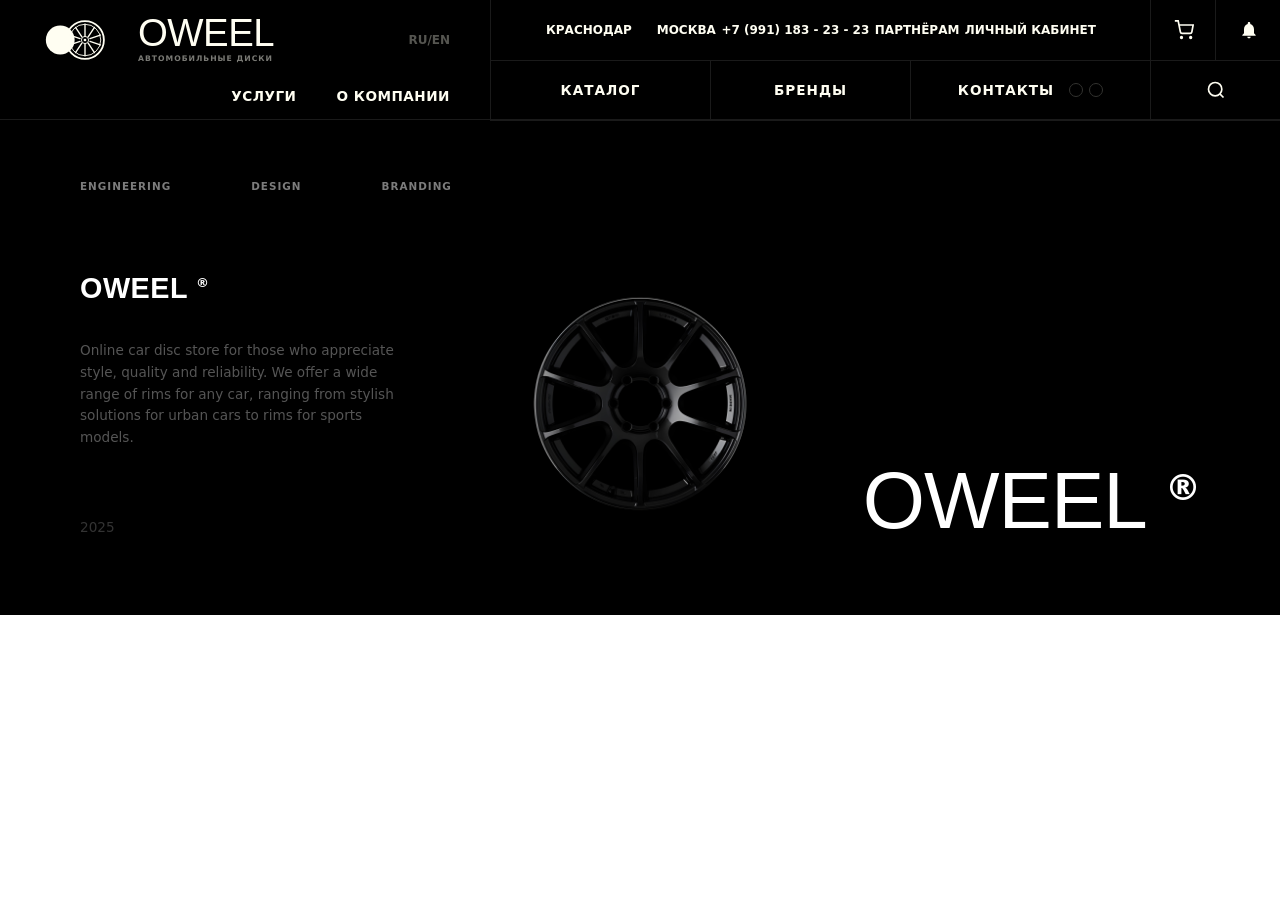
==== About the company.html @ f8630a2c "a section about the company has been created" ====
<!DOCTYPE html>
<html lang="en">
<head>
    <meta charset="UTF-8">
    <meta name="viewport" content="width=device-width, initial-scale=1.0">
    <title>About the company</title>
    <link rel="stylesheet" href="style.css">
    <link rel="stylesheet" href="About-style.css">
    <link rel="JavaScript" href="main.js">
</head>
<body>
    <div class="site-wrapper">
  
        <header class="two-level-header">
          
          <div class="header-left">
            <div class="logo-area">
              <a href="#" class="logo-container">
                <div class="logo-icon">
                  <svg viewBox="0 0 200 100" class="svg-logo">
                    <circle cx="45" cy="50" r="32" fill="#fffef2" />
                    <circle cx="100" cy="50" r="42" fill="none" stroke="#fffef2" stroke-width="4"/>
                    <circle cx="100" cy="50" r="35" fill="none" stroke="#fffef2" stroke-width="2"/>
                    <circle cx="100" cy="50" r="8" fill="none" stroke="#fffef2" stroke-width="2"/>
                    <circle cx="100" cy="50" r="3" fill="#fffef2"/>
                    <path d="M 100 15 L 100 42 M 100 58 L 100 85" stroke="#fffef2" stroke-width="3" stroke-linecap="round"/>
                    <path d="M 66 39 L 89 47 M 111 53 L 134 61" stroke="#fffef2" stroke-width="3" stroke-linecap="round"/>
                    <path d="M 79 78 L 93 57 M 107 43 L 121 22" stroke="#fffef2" stroke-width="3" stroke-linecap="round"/>
                    <path d="M 121 78 L 107 57 M 93 43 L 79 22" stroke="#fffef2" stroke-width="3" stroke-linecap="round"/>
                    <path d="M 134 39 L 111 47 M 89 53 L 66 61" stroke="#fffef2" stroke-width="3" stroke-linecap="round"/>
                  </svg>
                </div>
                <div class="logo-text">
                  <span href="index.html" class="brand-name">OWEEL</span>
                  <span class="brand-sub">АВТОМОБИЛЬНЫЕ ДИСКИ</span>
                </div>
              </a>
              <div class="lang-switch">RU/EN</div>
            </div>
            
            <div class="free-menu-area">
              <nav class="free-nav">
                <a href="#" class="free-link">УСЛУГИ</a>
                <a href="#" class="free-link">О КОМПАНИИ</a>
              </nav>
            </div>
          </div>
      
          <div class="header-right-grid">
            
            <div class="grid-box meta-long-box">
              <div class="geo-select">
                <span class="geo-item active">КРАСНОДАР</span>
                <span class="geo-item">МОСКВА</span>
              </div>
              <a href="tel:+79911832323" class="phone-link">+7 (991) 183 - 23 - 23</a>
              <a href="#" class="meta-link">партнёрам</a>
              <a href="#" class="meta-link">личный кабинет</a>
            </div>
            
            <div class="grid-box icon-box">
              <svg viewBox="0 0 24 24" class="header-svg-icon stroke-icon"><circle cx="9" cy="21" r="1"></circle><circle cx="20" cy="21" r="1"></circle><path d="M1 1h4l2.68 13.39a2 2 0 0 0 2 1.61h9.72a2 2 0 0 0 2-1.61L23 6H6"></path></svg>
            </div>
            
            <div class="grid-box icon-box">
              <div class="bell-wrapper">
                <svg viewBox="0 0 24 24" class="header-svg-icon fill-icon"><path d="M12 22c1.1 0 2-.9 2-2h-4c0 1.1.89 2 2 2zm6-6v-5c0-3.07-1.64-5.64-4.5-6.32V4c0-.83-.67-1.5-1.5-1.5s-1.5.67-1.5 1.5v.68C7.63 5.36 6 7.92 6 11v5l-2 2v1h16v-1l-2-2z"/></svg>
              </div>
            </div>
      
            <div class="grid-box menu-box catalog-cell">
              <a href="#" class="nav-grid-link">КАТАЛОГ</a>
            </div>
            
            <div class="grid-box menu-box brands-cell">
              <a href="#" class="nav-grid-link">БРЕНДЫ</a>
            </div>
            
            <div class="grid-box menu-box contacts-cell">
              <div class="contacts-inner">
                <a href="#" class="nav-grid-link">КОНТАКТЫ</a>
                <div class="social-dots">
                  <span class="dot"></span>
                  <span class="dot"></span>
                </div>
              </div>
            </div>
            
            <div class="grid-box search-box">
              <svg viewBox="0 0 24 24" class="header-svg-icon stroke-icon"><circle cx="11" cy="11" r="8"></circle><line x1="21" y1="21" x2="16.65" y2="16.65"></line></svg>
            </div>
      
          </div>
        </header>
      </div>
    <section class="oweel-footer">
        <div class="footer-container">

          <div class="footer-top-row">
            <span class="footer-tag">ENGINEERING</span>
            <span class="footer-tag">DESIGN</span>
            <span class="footer-tag">BRANDING</span>
          </div>
      
          <div class="footer-main-content">

            <div class="footer-info-block">
              <h2 class="footer-brand-title">OWEEL <sup>®</sup></h2>
              <p class="footer-description">
                Online car disc store for those who appreciate style, quality and reliability. We offer a wide range of rims for any car, ranging from stylish solutions for urban cars to rims for sports models.
              </p>
              <span class="footer-year">2025</span>
            </div>

            <div class="footer-wheel-wrap">
              <img src="IMG/Gramlights 57Trans- X 19_ x 9 100_5 36mm $670AUD (1).jfif" alt="Oweel Wheel" class="footer-wheel-img">
            </div>

            <div class="footer-logo-wrap">
              <div class="massive-logo-text">OWEEL <sup>®</sup></div>
            </div>
      
          </div>
      
        </div>
      </section>
</body>
</html>
---- style.css ----
* {
    box-sizing: border-box;
    margin: 0;
    padding: 0;
  }
  
  .site-wrapper {
    background-color: #000000;
    color: #fffef2;
    font-family: system-ui, -apple-system, sans-serif;

  }
  
  .two-level-header {
    display: flex;
    justify-content: space-between;
    background-color: #000000;
    border-bottom: 1px solid #1a1a1a;
    height: 120px;
  }
  
  .header-left {
    display: flex;
    flex-direction: column;
    justify-content: space-between;
    flex: 1;
    padding: 15px 40px;
  }
  
  .logo-area {
    display: flex;
    justify-content: space-between;
    align-items: center;
    width: 100%;
    height: 50px;
  }
  
  .logo-container {
    display: flex;
    align-items: center;
    gap: 8px;
    text-decoration: none;
    color: #fffef2;
    height: 100%;
  }
  
  .logo-icon {
    width: 90px;
    height: 50px;
    display: flex;
    align-items: center;
  }
  
  .svg-logo {
    width: 100%;
    height: 100%;
  }
  
  .logo-text {
    display: flex;
    flex-direction: column;
    justify-content: center;
  }
  
  .brand-name {
    display: block;
    font-family: 'Arial Black', Impact, sans-serif;
    font-size: 2.4rem;
    line-height: 0.85;
    letter-spacing: -0.5px;
  }
  
  .brand-sub {
    display: block;
    font-size: 0.48rem;
    color: #7a7a75;
    letter-spacing: 1px;
    margin-top: 5px;
    font-weight: bold;
  }
  
  .lang-switch {
    color: #555550;
    font-size: 0.75rem;
    font-weight: bold;
  }
  
  .free-menu-area {
    display: flex;
    justify-content: flex-end;
    width: 100%;
  }
  
  .free-nav {
    display: flex;
    gap: 40px;
  }
  
  .free-link {
    color: #fffef2;
    text-decoration: none;
    font-weight: bold;
    font-size: 0.85rem;
    letter-spacing: 0.5px;
  }
  
  .header-right-grid {
    display: grid;
    grid-template-columns: 660px 65px 65px;
    grid-template-rows: 60px 60px;
  }
  
  .grid-box {
    border-left: 1px solid #1a1a1a;
    border-bottom: 1px solid #1a1a1a;
    display: flex;
    align-items: center;
    justify-content: center;
    margin-right: -1px;
    margin-bottom: -1px;
  }
  
  .meta-long-box {
    grid-column: 1;
    grid-row: 1;
    font-size: 0.75rem;
    justify-content: space-between;
    padding: 0 55px;
    white-space: nowrap;
  }
  
  .geo-select {
    display: flex;
    gap: 25px;
  }
  
  .geo-item {
    color: #fffef2;
    font-weight: bold;
  }
  
  .geo-item.active {
    color: #fffef2;
  }
  
  .phone-link {
    color: #fffef2;
    text-decoration: none;
    font-weight: bold;
    white-space: nowrap;
  }
  
  .meta-link {
    color: #fffef2;
    text-decoration: none;
    font-weight: bold;
    text-transform: uppercase;
  }
  
  .icon-box {
    color: #fffef2;
  }
  
  .bell-wrapper {
    position: relative;
    display: flex;
    align-items: center;
    justify-content: center;
  }
  
  .catalog-cell {
    grid-column: 1;
    grid-row: 2;
    justify-content: center;
    padding: 0;
    width: 220px;
  }
  
  .brands-cell {
    grid-column: 1;
    grid-row: 2;
    margin-left: 220px;
    width: 200px;
  }
  
  .contacts-cell {
    grid-column: 1;
    grid-row: 2;
    margin-left: 420px;
    width: 240px;
    justify-content: center;
    padding: 0;
  }
  
  .contacts-inner {
    display: flex;
    align-items: center;
    justify-content: center;
    gap: 15px;
  }
  
  .social-dots {
    display: flex;
    gap: 6px;
  }
  
  .dot {
    width: 14px;
    height: 14px;
    border-radius: 50%;
    border: 1px solid #333330;
  }
  
  .nav-grid-link {
    color: #fffef2;
    text-decoration: none;
    font-weight: bold;
    font-size: 0.85rem;
    letter-spacing: 1px;
  }
  
  .search-box {
    grid-column: 2 / 4;
    grid-row: 2;
    cursor: pointer;
    color: #fffef2;
  }
  
  .header-svg-icon {
    width: 20px;
    height: 20px;
  }
  
  .header-svg-icon.stroke-icon {
    fill: none;
    stroke: currentColor;
    stroke-width: 2;
  }
  
  .header-svg-icon.fill-icon {
    fill: currentColor;
  }
  
  @media (max-width: 1200px) {
    .two-level-header { 
        height: auto; 
        flex-direction: column; }
    .header-left { 
        width: 100%; 
        gap: 15px; 
        padding: 20px; 
    }
    .header-right-grid { 
        width: 100%; 
        grid-template-columns: 1fr 65px 65px; 
    }
    .catalog-cell, .brands-cell, .contacts-cell { 
        margin-left: 0; 
        width: auto; 
        justify-content: center; 
    }
    .contacts-inner { 
        padding: 0; 
    }
    .social-dots { 
        display: none; 
    }
    .meta-long-box { 
        white-space: normal; 
        height: auto; 
        padding: 15px; gap: 
15px; flex-wrap: wrap; }
  }
  * {
    box-sizing: border-box;
    margin: 0;
    padding: 0;
  }
  
  .wheel-product-section {
    background-color: #000000;
    color: #ffffff;
    font-family: system-ui, -apple-system, sans-serif;
    min-height: 100vh;
    display: flex;
    align-items: center;
    padding: 60px 80px;
    overflow: hidden;
  }
  
  .product-container {
    display: flex;
    width: 100%;
    max-width: 1800px;
    margin: 0 auto;
    position: relative;
    align-items: center;
  }
  
  .product-info {
    flex: 1;
    max-width: 550px;
    display: flex;
    flex-direction: column;
    z-index: 2;
  }
  
  .title-wrap {
    margin-bottom: 60px;
  }
  
  .product-title {
    font-family: 'Arial Black', Impact, sans-serif;
    font-size: 4.5rem;
    line-height: 0.95;
    text-transform: uppercase;
    letter-spacing: -1px;
    margin-bottom: 25px;
  }
  
  .badge-limited {
    display: inline-block;
    background-color: #ff6b6b;
    color: #ffffff;
    font-size: 0.75rem;
    font-weight: bold;
    padding: 10px 22px;
    border-radius: 8px;
    letter-spacing: 0.5px;
  }
  
  .product-description {
    display: flex;
    flex-direction: column;
    gap: 20px;
    margin-bottom: 60px;
    max-width: 440px;
  }
  
  .product-description p {
    color: #8c8c8c;
    font-size: 0.95rem;
    line-height: 1.5;
    font-weight: 500;
  }
  
  .product-price-block {
    display: flex;
    align-items: baseline;
  }
  
  .price-value {
    font-family: 'Arial Black', Impact, sans-serif;
    font-size: 5rem;
    line-height: 1;
    letter-spacing: -1px;
  }
  
  .price-unit {
    font-family: system-ui, -apple-system, sans-serif;
    color: #8c8c8c;
    font-size: 1.6rem;
    font-weight: bold;
    margin-left: 5px;
  }
  
  .product-controls {
    display: flex;
    flex-direction: column;
    gap: 12px;
    position: absolute;
    left: 45%;
    top: 60px;
    z-index: 3;
  }
  
  .control-btn {
    width: 42px;
    height: 42px;
    background-color: #1c1c1e;
    border: none;
    border-radius: 8px;
    color: #ffffff;
    display: flex;
    align-items: center;
    justify-content: center;
    cursor: pointer;
    transition: background-color 0.2s;
  }
  
  .control-btn:hover {
    background-color: #2c2c2e;
  }
  
  .product-image-wrap {
    flex: 1.4;
    display: flex;
    justify-content: flex-end;
    position: relative;
    right: -80px;
  }
  
  .wheel-main-img {
    width: 100%;
    max-width: 920px;
    height: auto;
    object-fit: contain;
    display: block;
  }

  @media (max-width: 1400px) {
    .product-title { font-size: 3.5rem; }
    .price-value { font-size: 4rem; }
    .product-controls { left: 40%; }
  }
  
  @media (max-width: 1100px) {
    .wheel-product-section { padding: 40px; }
    .product-container { flex-direction: column; align-items: flex-start; }
    .product-controls { position: static; flex-direction: row; margin-bottom: 40px; }
    .product-image-wrap { right: 0; justify-content: center; width: 100%; }
    .wheel-main-img { max-width: 100%; }
  }
  * {
    box-sizing: border-box;
    margin: 0;
    padding: 0;
  }
  
  .oweel-footer {
    background-color: #000000;
    color: #ffffff;
    font-family: system-ui, -apple-system, sans-serif;
    padding: 60px 80px 80px 80px;
    overflow: hidden;
  }
  
  .footer-container {
    max-width: 1800px;
    margin: 0 auto;
    display: flex;
    flex-direction: column;
  }
  
  .footer-top-row {
    display: flex;
    gap: 80px;
    margin-bottom: 80px;
  }
  
  .footer-tag {
    color: #7c7c7c;
    font-size: 0.65rem;
    font-weight: bold;
    letter-spacing: 1px;
    text-transform: uppercase;
  }
  
  .footer-main-content {
    display: flex;
    justify-content: space-between;
    align-items: flex-end;
    position: relative;
    width: 100%;
  }

  .footer-info-block {
    max-width: 320px;
    display: flex;
    flex-direction: column;
    z-index: 2;
  }
  
  .footer-brand-title {
    font-family: 'Arial Black', Impact, sans-serif;
    font-size: 1.8rem;
    letter-spacing: 0.5px;
    margin-bottom: 35px;
    text-transform: uppercase;
  }
  
  .footer-brand-title sup,
  .massive-logo-text sup {
    font-family: system-ui, sans-serif;
    font-size: 0.45em;
    top: -0.6em;
    font-weight: bold;
  }
  
  .footer-description {
    color: #555555;
    font-size: 0.85rem;
    line-height: 1.6;
    font-weight: 500;
    margin-bottom: 70px;
  }
  
  .footer-year {
    color: #333333;
    font-size: 0.85rem;
    font-weight: 500;
  }

  .footer-wheel-wrap {
    position: absolute;
    left: 50%;
    top: 50%;
    transform: translate(-50%, -50%);
    display: flex;
    align-items: center;
    justify-content: center;
    z-index: 1;
  }
  
  .footer-wheel-img {
    width: 250px;
    height: 250px;
    object-fit: contain;
    opacity: 0.7;
  }
  
  /* ПРАВАЯ ЧАСТЬ */
  .footer-logo-wrap {
    display: flex;
    align-items: flex-end;
    z-index: 2;
  }
  
  .massive-logo-text {
    font-family: 'Arial Black', Impact, sans-serif;
    font-size: 5rem;
    line-height: 0.85;
    letter-spacing: -1px;
    text-transform: uppercase;
  }

  @media (max-width: 1200px) {
    .massive-logo-text { font-size: 3.5rem; }
    .footer-top-row { gap: 40px; margin-bottom: 50px; }
  }
  
  @media (max-width: 992px) {
    .oweel-footer { padding: 40px 30px; }
    .footer-main-content { flex-direction: column; align-items: flex-start; gap: 40px; position: static; }
    .footer-wheel-wrap { position: static; transform: none; margin: 20px auto; }
    .footer-logo-wrap { width: 100%; justify-content: flex-end; }
    .footer-description { margin-bottom: 40px; }
  }
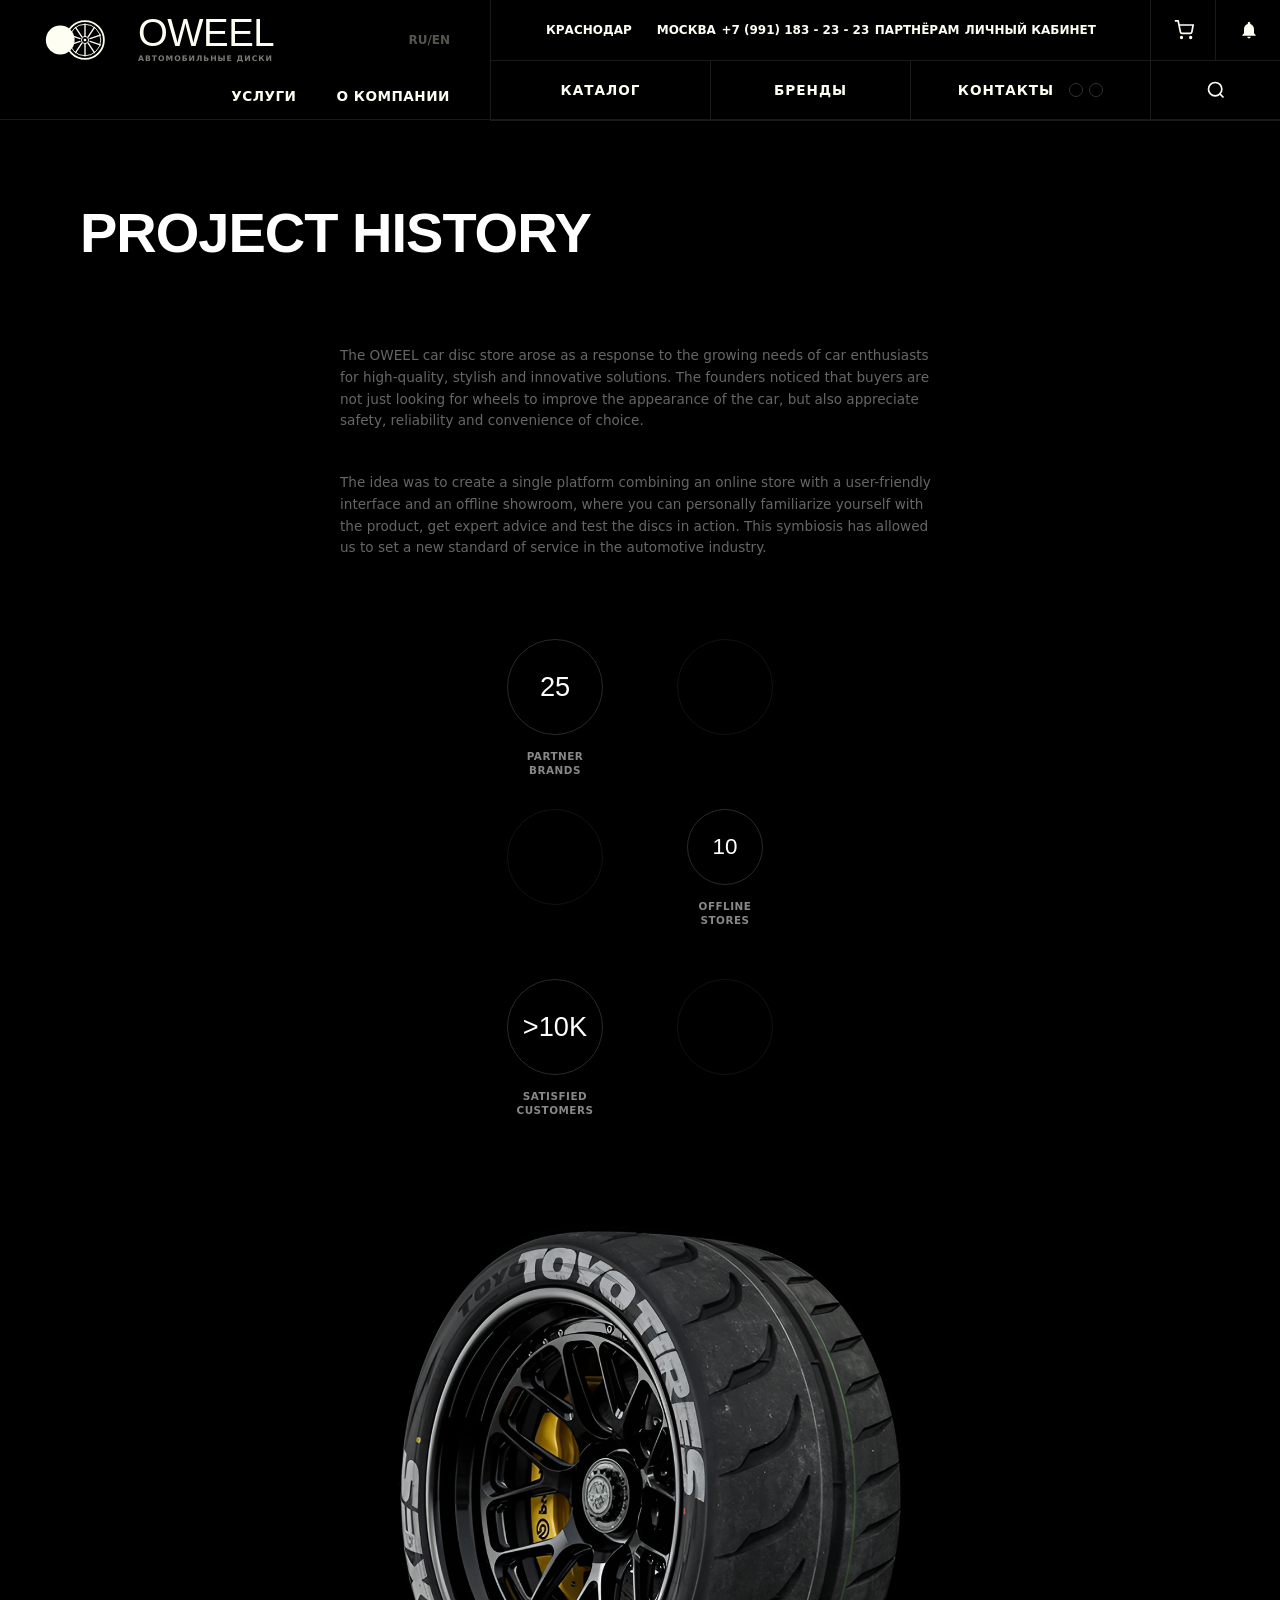
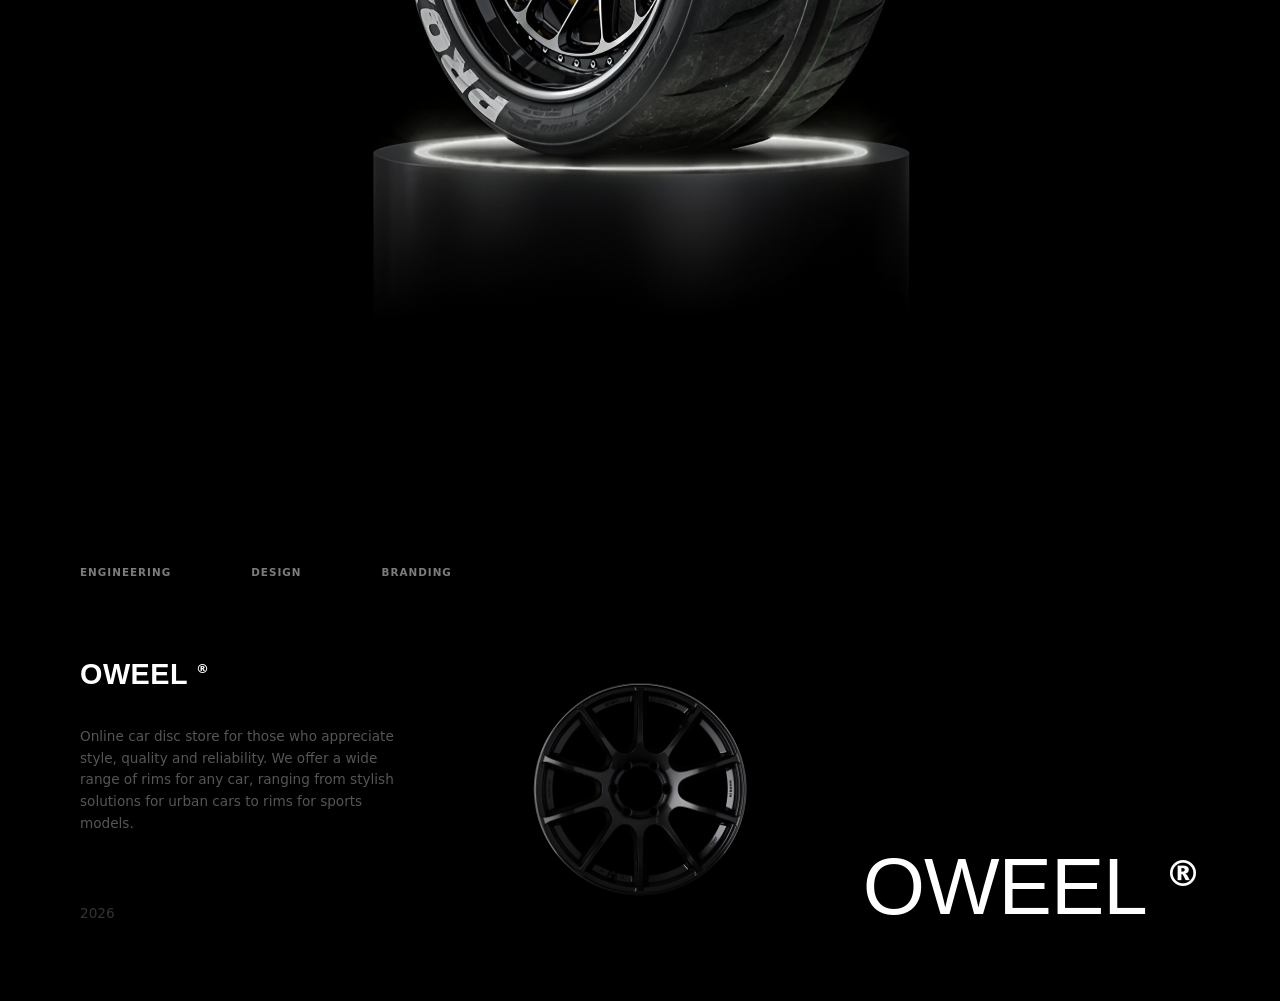
==== commit f0b136a6: "new section in the company description" ====
--- a/About the company.html
+++ b/About the company.html
@@ -93,6 +93,62 @@
           </div>
         </header>
       </div>
+      <div class="site-wrapper">
+        <section class="project-history-section">
+          <div class="history-container">
+            
+            <h2 class="section-title">PROJECT HISTORY</h2>
+            
+            <div class="history-content">
+              
+              <div class="history-text-column">
+                <div class="text-block">
+                  <p>The OWEEL car disc store arose as a response to the growing needs of car enthusiasts for high-quality, stylish and innovative solutions. The founders noticed that buyers are not just looking for wheels to improve the appearance of the car, but also appreciate safety, reliability and convenience of choice.</p>
+                </div>
+                
+                <div class="text-block">
+                  <p>The idea was to create a single platform combining an online store with a user-friendly interface and an offline showroom, where you can personally familiarize yourself with the product, get expert advice and test the discs in action. This symbiosis has allowed us to set a new standard of service in the automotive industry.</p>
+                </div>
+              </div>
+      
+              <div class="history-stats-grid">
+                
+                <div class="stat-cell first-col">
+                  <div class="stat-circle active-circle">25</div>
+                  <span class="stat-label">PARTNER<br>BRANDS</span>
+                </div>
+                <div class="stat-cell second-col">
+                  <div class="stat-circle empty-circle"></div>
+                </div>
+      
+                <div class="stat-cell first-col">
+                  <div class="stat-circle empty-circle"></div>
+                </div>
+                <div class="stat-cell second-col">
+                  <div class="stat-circle active-circle circle-small">10</div>
+                  <span class="stat-label label-small">OFFLINE<br>STORES</span>
+                </div>
+      
+                <div class="stat-cell first-col">
+                  <div class="stat-circle active-circle">&gt;10K</div>
+                  <span class="stat-label">SATISFIED<br>CUSTOMERS</span>
+                </div>
+                <div class="stat-cell second-col">
+                  <div class="stat-circle empty-circle"></div>
+                </div>
+                
+              </div>
+      
+              <div class="history-visual-column">
+                <img src="IMG/Image.png" alt="Toyo Tires Wheel" class="showcase-wheel">
+              </div>
+      
+            </div>
+      
+          </div>
+        </section>
+      </div>
+      
     <section class="oweel-footer">
         <div class="footer-container">
 
@@ -109,7 +165,7 @@
               <p class="footer-description">
                 Online car disc store for those who appreciate style, quality and reliability. We offer a wide range of rims for any car, ranging from stylish solutions for urban cars to rims for sports models.
               </p>
-              <span class="footer-year">2025</span>
+              <span class="footer-year">2026</span>
             </div>
 
             <div class="footer-wheel-wrap">
--- a/About-style.css
+++ b/About-style.css
@@ -0,0 +1,155 @@
+body{
+    background-color: #000000;
+}
+* {
+    box-sizing: border-box;
+    margin: 0;
+    padding: 0;
+  }
+  
+  .site-wrapper {
+    background-color: #000000;
+    color: #ffffff;
+    font-family: system-ui, -apple-system, sans-serif;
+
+  }
+  
+  .project-history-section {
+    background-color: #000000;
+    padding-top: 30px;
+    padding-bottom: 100px;
+    padding-left: 80px;
+    padding-right: 80px;
+    overflow: hidden;
+  }
+  
+  .history-container {
+    max-width: 1800px;
+    margin: 0 auto;
+    display: flex;
+    flex-direction: column;
+    gap: 80px;
+    padding-top: 60px;
+    padding-bottom: 60px;
+  }
+  
+  .section-title {
+    font-family: 'Arial Black', Impact, sans-serif;
+    font-size: 3.5rem;
+    letter-spacing: -1px;
+    text-transform: uppercase;
+  }
+  
+  .history-content {
+    display: flex;
+    align-items: center;
+    justify-content: space-between;
+    width: 100%;
+    position: relative;
+  }
+  
+  .history-text-column {
+    flex: 1;
+    max-width: 320px;
+    display: flex;
+    flex-direction: column;
+    gap: 140px; 
+  }
+  
+  .text-block p {
+    color: #666666;
+    font-size: 0.85rem;
+    line-height: 1.6;
+    font-weight: 500;
+  }
+  
+  .history-stats-grid {
+    display: grid;
+    grid-template-columns: 110px 110px;
+    grid-template-rows: 150px 150px 150px;
+    column-gap: 60px;
+    row-gap: 20px;
+    margin-left: 60px;
+  }
+  
+  .stat-cell {
+    display: flex;
+    flex-direction: column;
+    align-items: center;
+    justify-content: flex-start;
+    position: relative;
+    width: 110px;
+  }
+  
+  .first-col { grid-column: 1; }
+  .second-col { grid-column: 2; }
+  
+  .stat-circle {
+    border-radius: 50%;
+    display: flex;
+    align-items: center;
+    justify-content: center;
+    font-family: 'Arial Black', Impact, sans-serif;
+    box-sizing: border-box;
+  }
+  
+  .active-circle {
+    width: 96px;
+    height: 96px;
+    border: 1.5px solid #2a2a2a;
+    color: #ffffff;
+    font-size: 1.7rem;
+  }
+  
+  .empty-circle {
+    width: 96px;
+    height: 96px;
+    border: 1px solid #121212;
+  }
+  
+  .stat-circle.circle-small {
+    width: 76px;
+    height: 76px;
+    font-size: 1.4rem;
+    border: 1.5px solid #2a2a2a;
+  }
+  
+  .stat-label {
+    display: block;
+    margin-top: 15px;
+    color: #888888;
+    font-size: 0.65rem;
+    font-weight: bold;
+    text-align: center;
+    line-height: 1.3;
+    letter-spacing: 0.5px;
+    white-space: nowrap;
+  }
+  
+  .label-small {
+    margin-top: 15px;
+  }
+  
+  .history-visual-column {
+    flex: 1.5;
+    display: flex;
+    justify-content: flex-end;
+    align-items: center;
+  }
+  
+  .showcase-wheel {
+    width: 100%;
+    max-width: 580px;
+    height: auto;
+    object-fit: contain;
+    display: block;
+  }
+  
+  @media (max-width: 1300px) {
+    .project-history-section { padding-top: 20px; }
+    .history-content { flex-direction: column; gap: 80px; align-items: center; }
+    .history-text-column { max-width: 600px; gap: 40px; }
+    .history-stats-grid { margin-left: 0; }
+    .history-visual-column { width: 100%; justify-content: center; }
+  }
+  
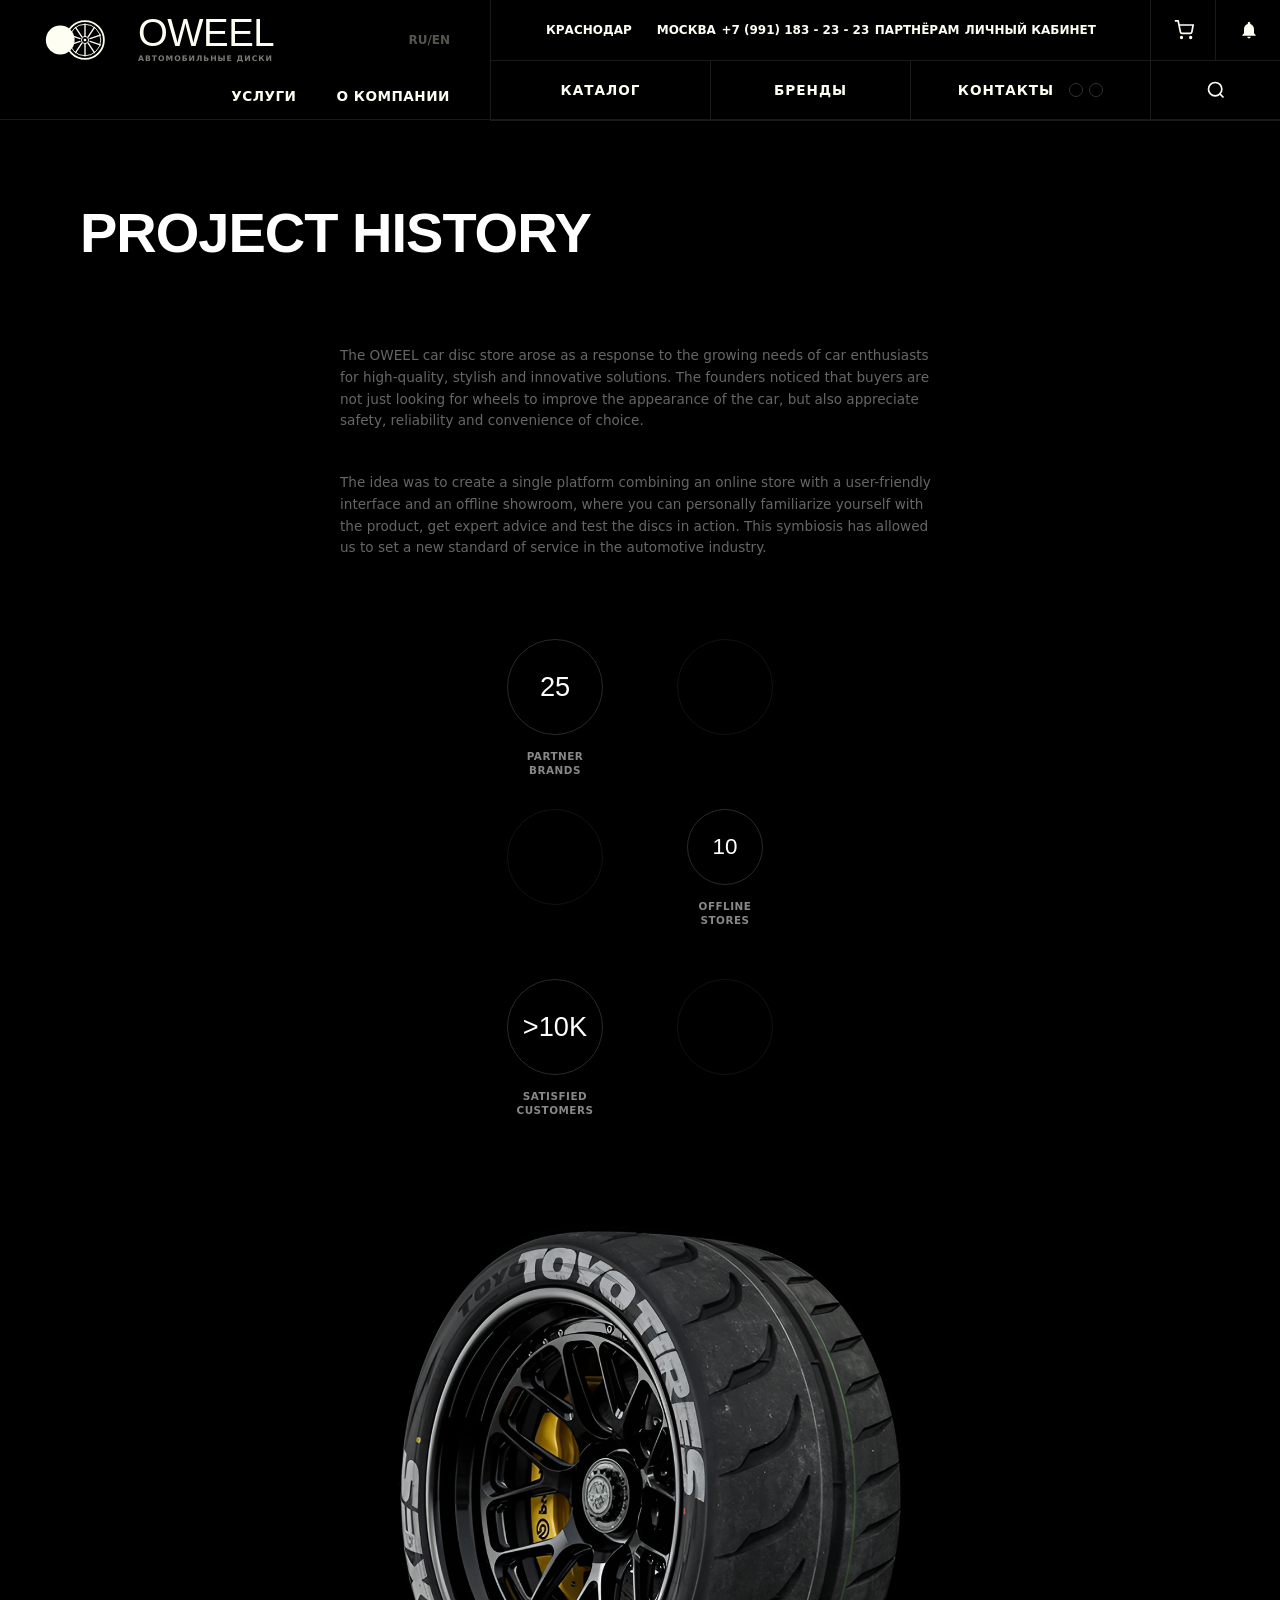
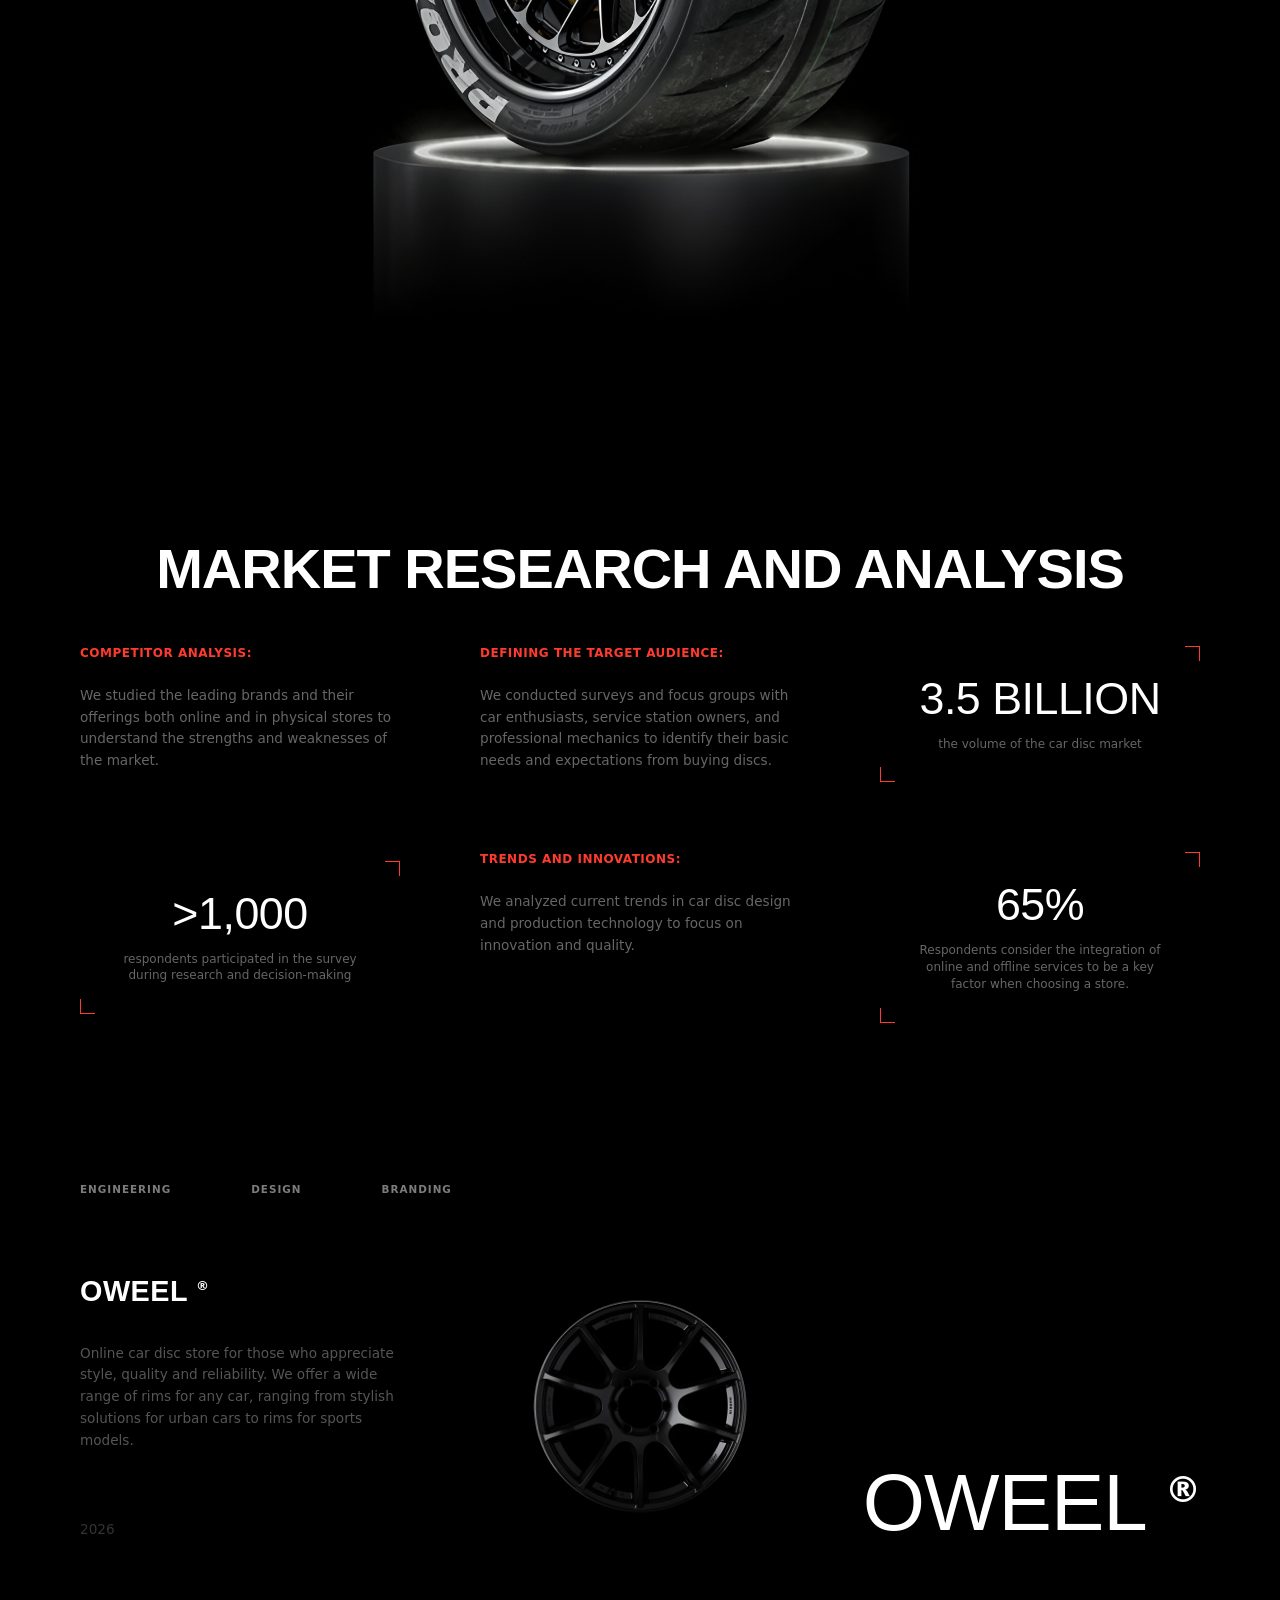
==== commit 49ad5a7c: "a new block in the company complementing the previous one" ====
--- a/About the company.html
+++ b/About the company.html
@@ -12,7 +12,6 @@
     <div class="site-wrapper">
   
         <header class="two-level-header">
-          
           <div class="header-left">
             <div class="logo-area">
               <a href="#" class="logo-container">
@@ -148,7 +147,62 @@
           </div>
         </section>
       </div>
-      
+      <div class="site-wrapper">
+        <section class="research-section">
+          <div class="research-container">
+            
+            <h2 class="research-main-title">MARKET RESEARCH AND ANALYSIS</h2>
+            
+            <div class="research-grid">
+              
+              <div class="research-item">
+                <h3 class="item-tag">COMPETITOR ANALYSIS:</h3>
+                <p class="item-text">We studied the leading brands and their offerings both online and in physical stores to understand the strengths and weaknesses of the market.</p>
+              </div>
+      
+              <div class="research-item">
+                <h3 class="item-tag">DEFINING THE TARGET AUDIENCE:</h3>
+                <p class="item-text">We conducted surveys and focus groups with car enthusiasts, service station owners, and professional mechanics to identify their basic needs and expectations from buying discs.</p>
+              </div>
+      
+              <div class="research-item stat-item">
+                <div class="corner-box">
+                  <span class="corner top-right"></span>
+                  <span class="corner bottom-left"></span>
+                  <div class="stat-number">3.5 BILLION</div>
+                  <p class="stat-desc">the volume of the car disc market</p>
+                </div>
+              </div>
+      
+              <div class="research-item stat-item">
+                <div class="corner-box">
+                  <span class="corner top-right"></span>
+                  <span class="corner bottom-left"></span>
+                  <div class="stat-number">&gt;1,000</div>
+                  <p class="stat-desc">respondents participated in the survey during research and decision-making</p>
+                </div>
+              </div>
+      
+              <div class="research-item">
+                <h3 class="item-tag">TRENDS AND INNOVATIONS:</h3>
+                <p class="item-text">We analyzed current trends in car disc design and production technology to focus on innovation and quality.</p>
+              </div>
+      
+              <div class="research-item stat-item">
+                <div class="corner-box">
+                  <span class="corner top-right"></span>
+                  <span class="corner bottom-left"></span>
+                  <div class="stat-number">65%</div>
+                  <p class="stat-desc">Respondents consider the integration of online and offline services to be a key factor when choosing a store.</p>
+                </div>
+              </div>
+      
+            </div>
+            
+          </div>
+        </section>
+      </div>
+        
     <section class="oweel-footer">
         <div class="footer-container">
 
--- a/About-style.css
+++ b/About-style.css
@@ -11,7 +11,6 @@
     background-color: #000000;
     color: #ffffff;
     font-family: system-ui, -apple-system, sans-serif;
-
   }
   
   .project-history-section {
@@ -152,4 +151,141 @@
     .history-stats-grid { margin-left: 0; }
     .history-visual-column { width: 100%; justify-content: center; }
   }
+  * {
+    box-sizing: border-box;
+    margin: 0;
+    padding: 0;
+  }
+  
+  .site-wrapper {
+    background-color: #000000;
+    color: #ffffff;
+    font-family: system-ui, -apple-system, sans-serif;
+  }
+  
+  .research-section {
+    background-color: #000000;
+    padding: 30px 80px 100px 80px;
+  }
+  
+  .research-container {
+    max-width: 1800px;
+    margin: 0 auto;
+  }
+  
+  .research-main-title {
+    font-family: 'Arial Black', Impact, sans-serif;
+    font-size: 3.5rem;
+    letter-spacing: -1px;
+    text-transform: uppercase;
+    text-align: center;
+    margin-bottom: 45px;
+  }
+  
+  .research-grid {
+    display: grid;
+    grid-template-columns: repeat(3, 1fr);
+    column-gap: 80px;
+    row-gap: 70px;
+  }
+  
+  .research-item {
+    display: flex;
+    flex-direction: column;
+    justify-content: flex-start;
+  }
+  
+  .item-tag {
+    color: #ff3b30;
+    font-size: 0.75rem;
+    font-weight: bold;
+    letter-spacing: 0.5px;
+    text-transform: uppercase;
+    margin-bottom: 25px;
+  }
+  
+  .item-text {
+    color: #666666;
+    font-size: 0.85rem;
+    line-height: 1.6;
+    font-weight: 500;
+  }
+  
+  .stat-item {
+    justify-content: center;
+    align-items: center;
+  }
+  
+  .corner-box {
+    position: relative;
+    padding: 30px;
+    width: 100%;
+    max-width: 380px;
+    display: flex;
+    flex-direction: column;
+    align-items: center;
+    text-align: center;
+  }
+  
+  .corner {
+    position: absolute;
+    width: 15px;
+    height: 15px;
+  }
+  
+  .top-right {
+    top: 0;
+    right: 0;
+    border-top: 1.5px solid #ff3b30;
+    border-right: 1.5px solid #ff3b30;
+  }
+  
+  .bottom-left {
+    bottom: 0;
+    left: 0;
+    border-bottom: 1.5px solid #ff3b30;
+    border-left: 1.5px solid #ff3b30;
+  }
+  
+  .stat-number {
+    font-family: 'Arial Black', Impact, sans-serif;
+    font-size: 2.8rem;
+    line-height: 1;
+    text-transform: uppercase;
+    margin-bottom: 15px;
+    letter-spacing: -0.5px;
+  }
+  
+  .stat-desc {
+    color: #666666;
+    font-size: 0.75rem;
+    line-height: 1.4;
+    font-weight: 500;
+    max-width: 280px;
+  }
+  
+  @media (max-width: 1200px) {
+    .research-grid {
+      grid-template-columns: repeat(2, 1fr);
+      column-gap: 50px;
+    }
+  }
+  
+  @media (max-width: 768px) {
+    .research-section {
+      padding: 20px 20px 60px 20px;
+    }
+    .research-main-title {
+      font-size: 2.2rem;
+      margin-bottom: 30px;
+    }
+    .research-grid {
+      grid-template-columns: 1fr;
+      row-gap: 40px;
+    }
+    .corner-box {
+      max-width: 100%;
+      padding: 20px;
+    }
+  }
   
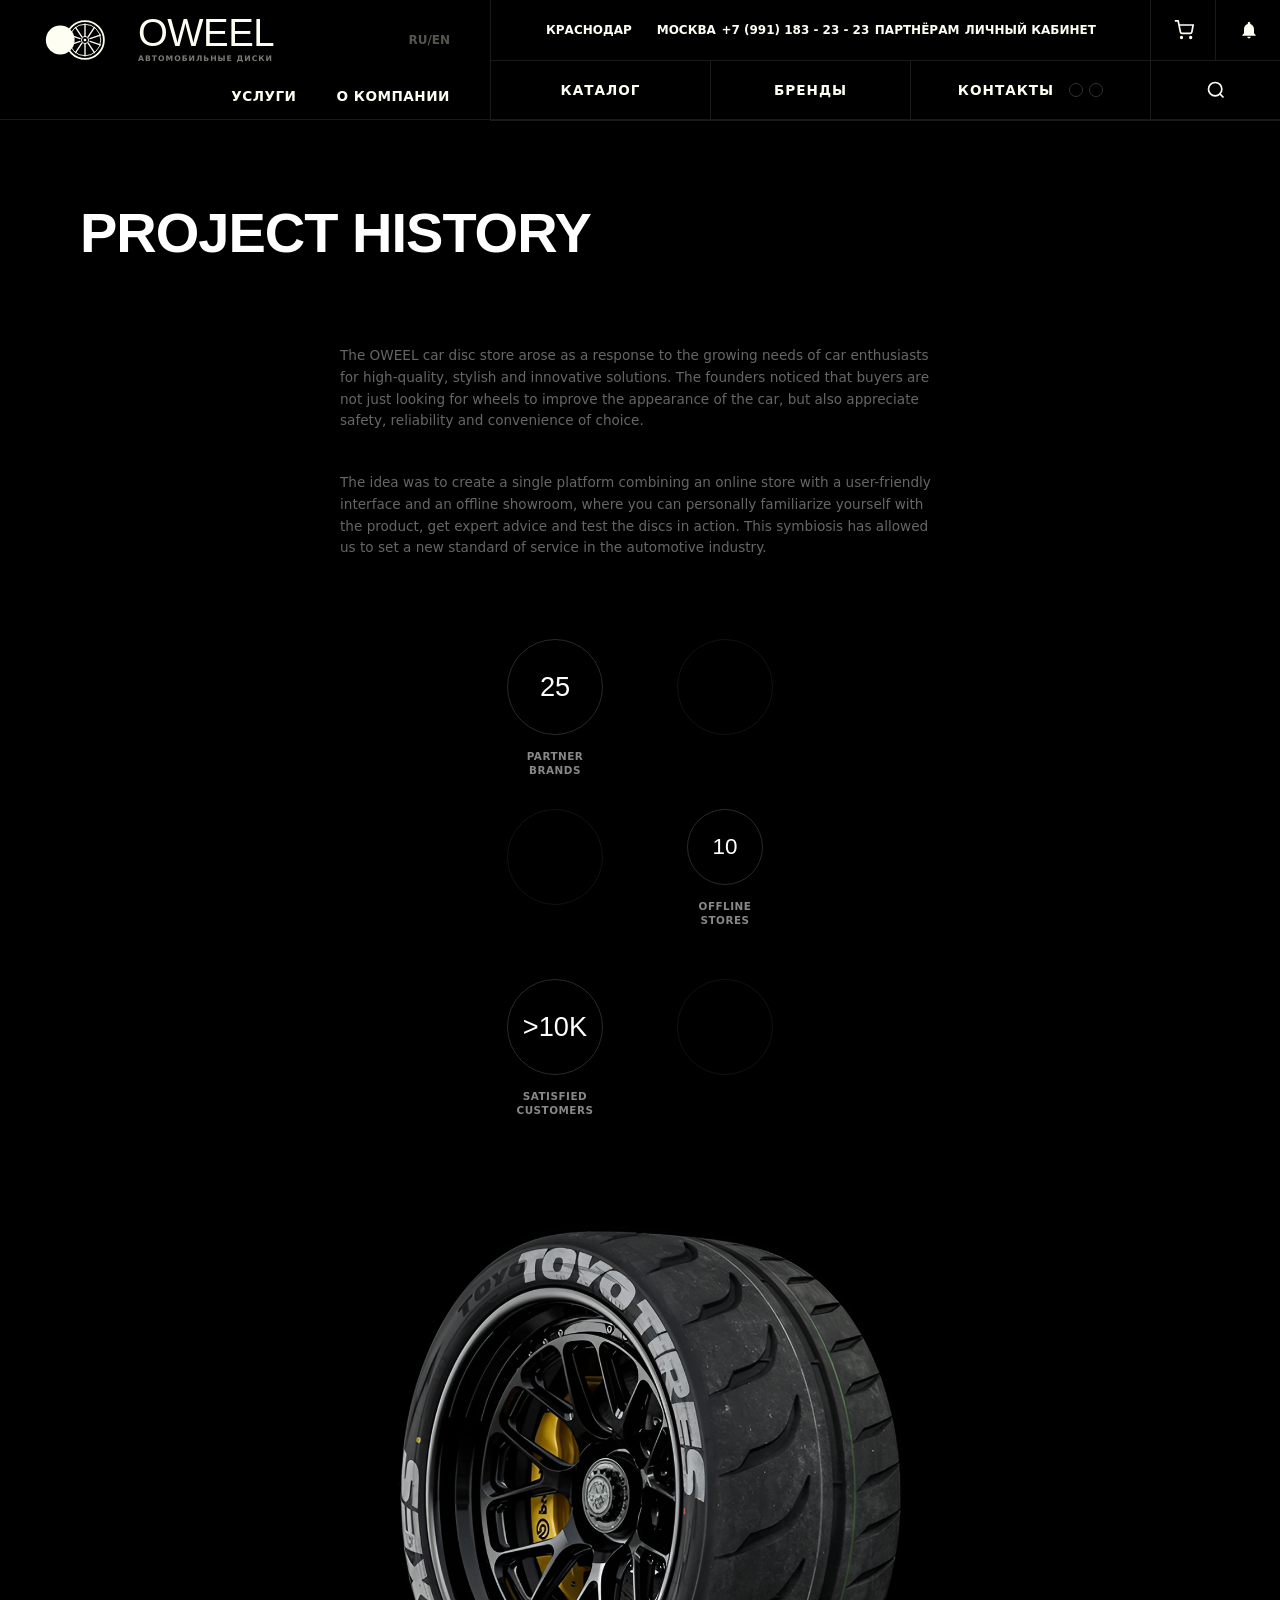
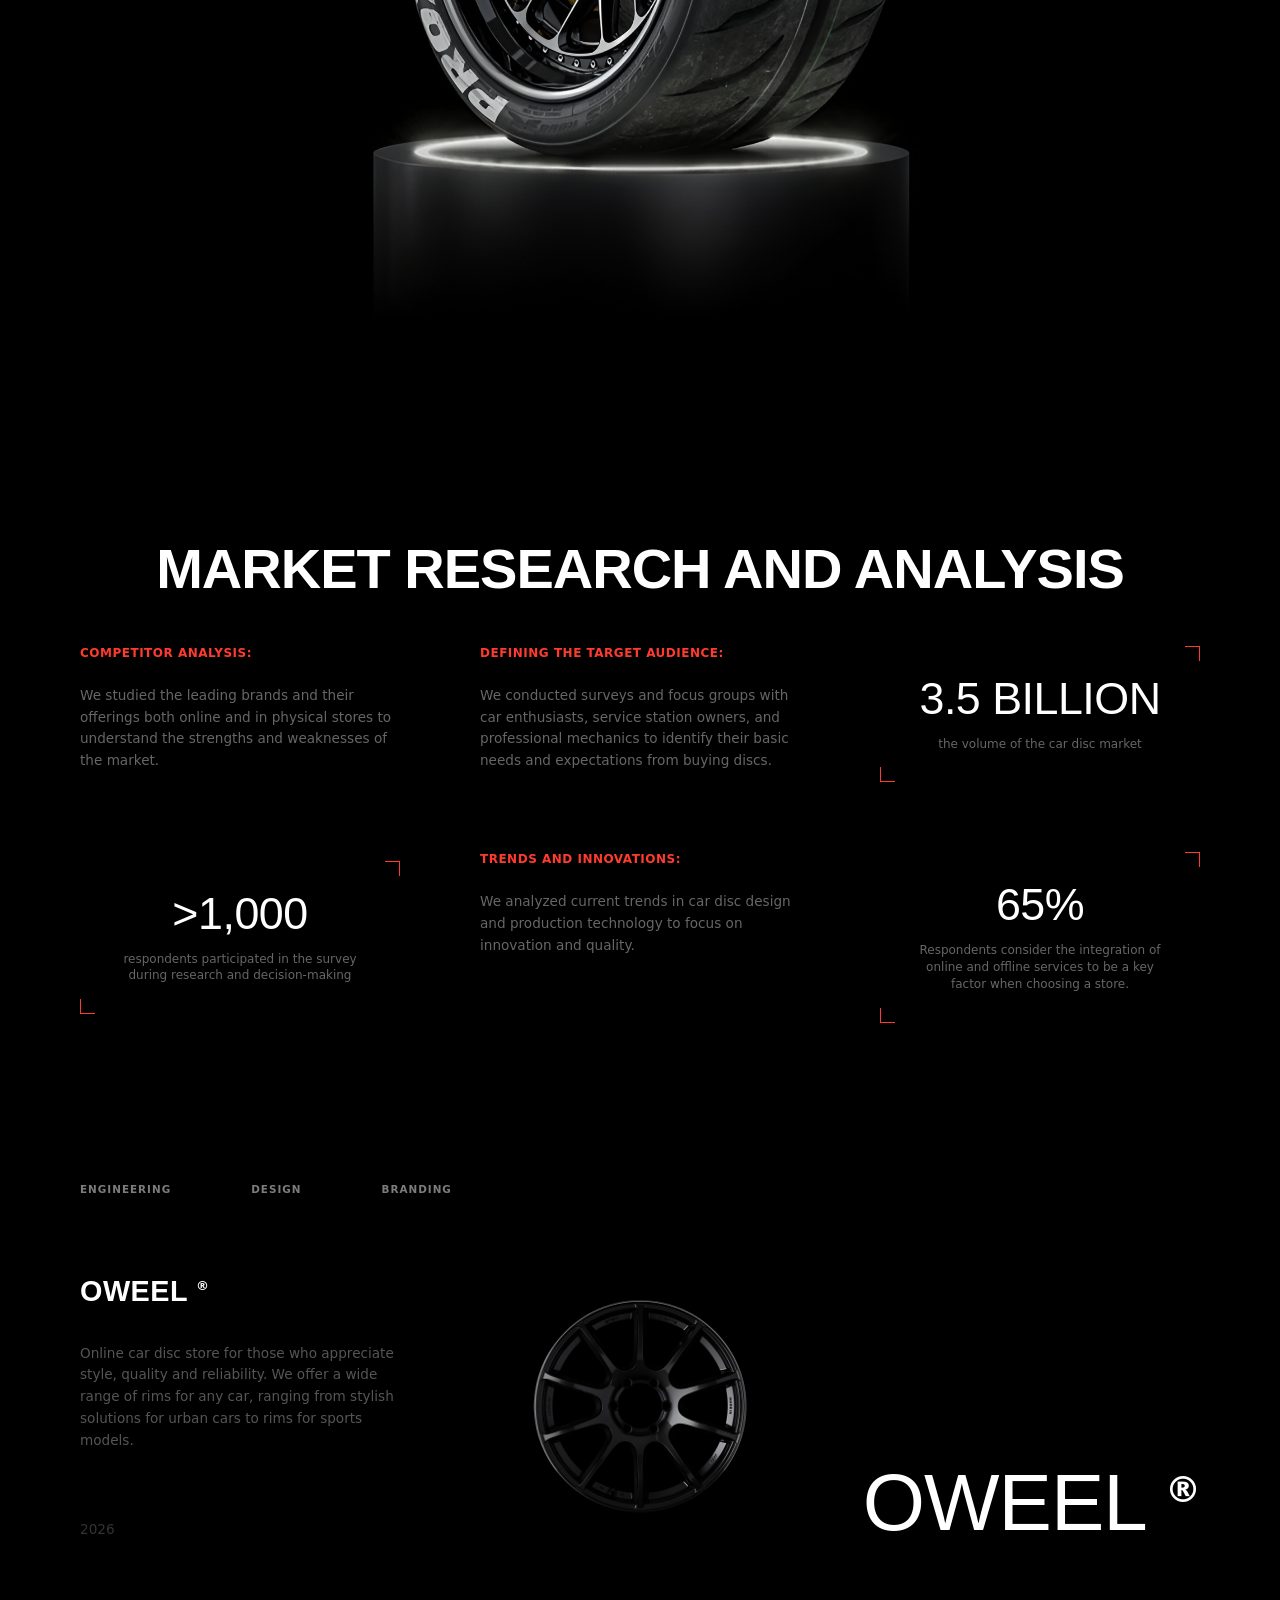
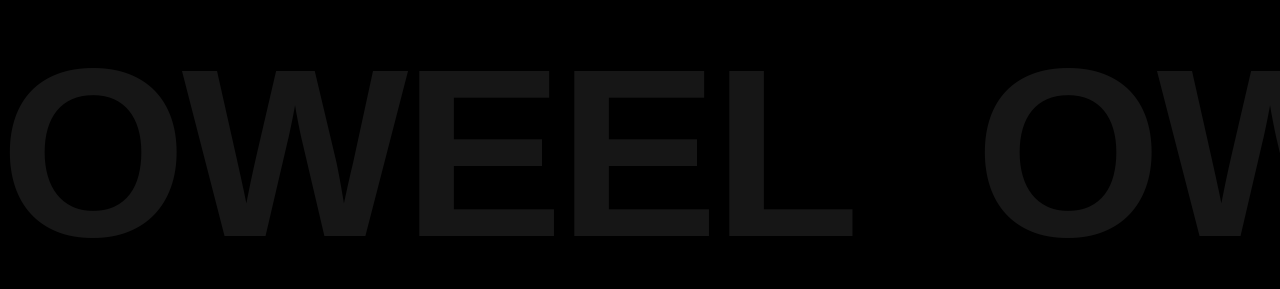
==== commit 637c5107: "Prettier fix" ====
--- a/About the company.html
+++ b/About the company.html
@@ -31,7 +31,7 @@
                 </div>
                 <div class="logo-text">
                   <span href="index.html" class="brand-name">OWEEL</span>
-                  <span class="brand-sub">АВТОМОБИЛЬНЫЕ ДИСКИ</span>
+                  <span href="index.html" class="brand-sub">АВТОМОБИЛЬНЫЕ ДИСКИ</span>
                 </div>
               </a>
               <div class="lang-switch">RU/EN</div>
@@ -234,5 +234,21 @@
       
         </div>
       </section>
+      <div class="marquee-section">
+        <div class="marquee-wrapper">
+          <div class="marquee-content">
+            <span>OWEEL</span>
+            <span>OWEEL</span>
+            <span>OWEEL</span>
+            <span>OWEEL</span>
+          </div>
+          <div class="marquee-content" aria-hidden="true">
+            <span>OWEEL</span>
+            <span>OWEEL</span>
+            <span>OWEEL</span>
+            <span>OWEEL</span>
+          </div>
+        </div>
+      </div>
 </body>
 </html>
--- a/style.css
+++ b/style.css
@@ -335,6 +335,7 @@
     gap: 20px;
     margin-bottom: 60px;
     max-width: 440px;
+
   }
   
   .product-description p {
@@ -546,4 +547,76 @@
     .footer-logo-wrap { width: 100%; justify-content: flex-end; }
     .footer-description { margin-bottom: 40px; }
   }
+  * {
+    box-sizing: border-box;
+    margin: 0;
+    padding: 0;
+  }
+  
+  .marquee-section {
+    background-color: #000000;
+    overflow: hidden;
+    padding: 40px 0;
+    width: 100%;
+  }
+  
+  .marquee-wrapper {
+    display: flex;
+    user-select: none;
+    width: max-content;
+  }
+  
+  .marquee-content {
+    display: flex;
+    align-items: center;
+    flex-shrink: 0;
+    gap: 120px;
+    padding-right: 120px;
+    animation: scroll-right-to-left 50s linear infinite;
+  }
+  
+  .marquee-content span {
+    color: #161616;
+    font-family: 'Arial Black', Impact, sans-serif;
+    font-size: 15rem;
+    font-weight: 900;
+    line-height: 0.8;
+    text-transform: uppercase;
+    letter-spacing: -5px;
+    white-space: nowrap;
+  }
+  
+  @keyframes scroll-right-to-left {
+    0% {
+      transform: translate3d(0, 0, 0);
+    }
+    100% {
+      transform: translate3d(-100%, 0, 0);
+    }
+  }
+  
+  @media (max-width: 1024px) {
+    .marquee-content span {
+      font-size: 10rem;
+      letter-spacing: -3px;
+    }
+    .marquee-content {
+      gap: 80px;
+      padding-right: 80px;
+    }
+  }
+  
+  @media (max-width: 768px) {
+    .marquee-content span {
+      font-size: 6rem;
+      letter-spacing: -2px;
+    }
+    .marquee-content {
+      gap: 40px;
+      padding-right: 40px;
+    }
+    .marquee-section {
+      padding: 20px 0;
+    }
+  }
   
